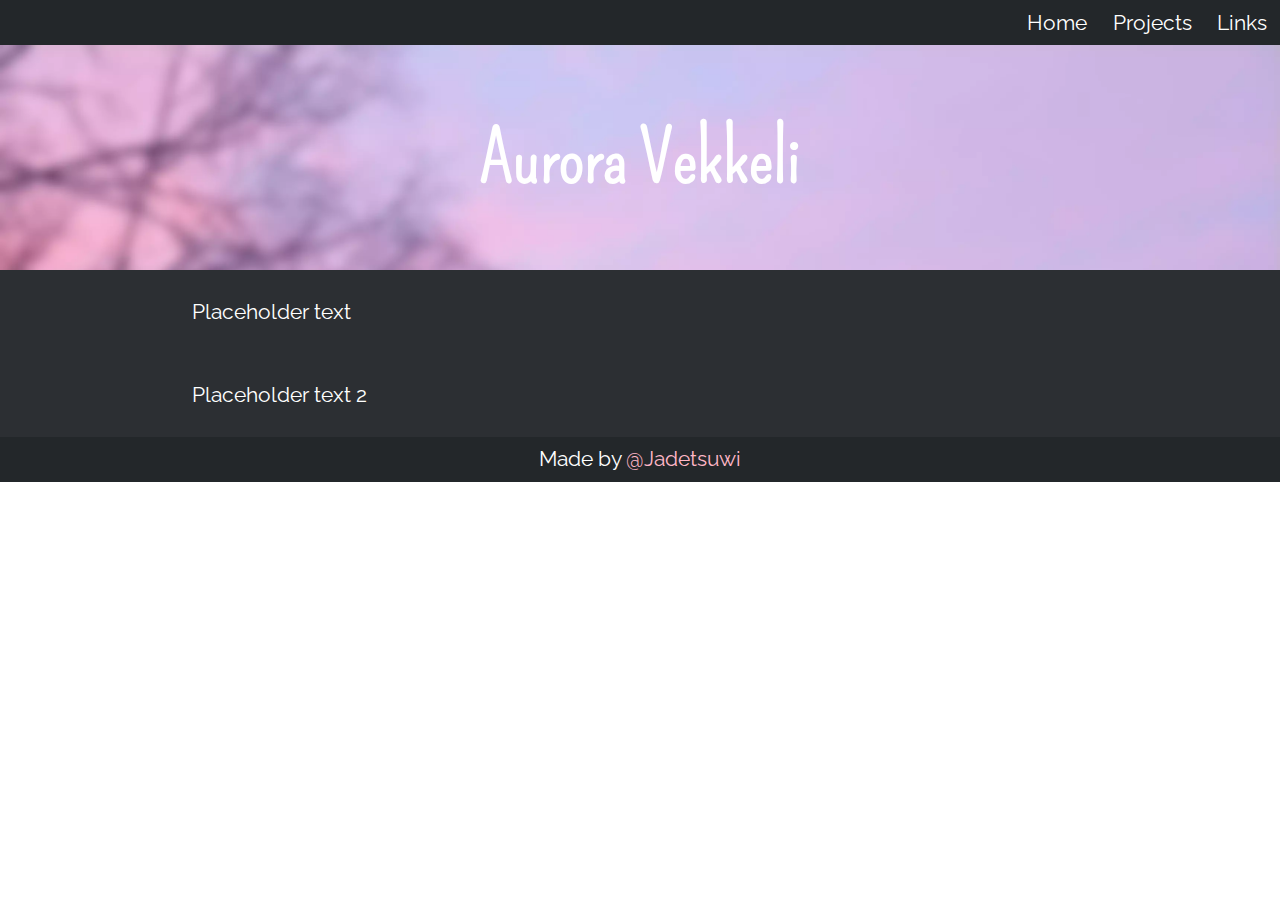
==== index.html @ abce5040 "Added viewport tag and tried to make fonts responsive" ====
<!DOCTYPE html>
<html lang="en" dir="ltr">
  <head>
    <meta charset="utf-8">
    <meta name="viewport" content="width=device-width, initial-scale=1">
    <meta name="description" content="Personal website of Jadetsu">
    <meta name="author" content="Aurora Vekkeli">
    <title>jadetsu.eu</title>
    <link rel="stylesheet" type="text/css" href="styles.css">
    <link href="https://fonts.googleapis.com/css?family=Pompiere|Raleway" rel="stylesheet">
  </head>
  <body>
    <!--Grid container for the whole website-->
    <main class="grid-main">
      <!--Grid-based navbar-->
      <nav class="grid-nav">
        <div class="nav-1"><a href="index.html" class="nav-link">Home</a></div>
        <div class="nav-2"><a href="projects.html" class="nav-link">Projects</a></div>
        <div class="nav-3"><a href="links.html" class="nav-link">Links</a></div>
      </nav>
      <!--Header image-->
      <header class="grid-pic">
        <h1 class="stylized">Aurora Vekkeli</h1>
      </header>
      <!--Main content area-->
      <section class="grid-content">
        <aside class="aside-left"></aside>
        <article class="center-1">
          <p>Placeholder text</p>
        </article>
        <article class="center-2">
          <p>Placeholder text 2</p>
        </article>
        <aside class="aside-right"></aside>
      </section>
      <!--Footer-->
      <footer class="grid-footer">
        <div class="footer">
          <p>Made by <a href="https://twitter.com/jadetsuwi" class="footer-text">@Jadetsuwi</a></p>
        </div>
      </footer>
    </main>
  </body>
</html>
---- styles.css ----
/* Random things */
* {
  font-family: 'Raleway','Roboto', sans-serif;
  font-size: 2.3vh;
  color: #FFFFFF;
  box-sizing: border-box;
}
* a {
  color: #FFB7C7;
}
body {
  margin: 0;
}
.stylized {
  font-family: 'Pompiere', serif;
  font-size: 8vh;
}
/* Skeleton grid START */
.grid-main {
  display: grid;
  grid-template-columns: auto;
  grid-template-rows: 5vh 25vh auto 5vh;
}
/* Skeleton grid END */
/* Grid nav START */
.grid-nav {
  background: #23272A;
  grid-row: 1;
  display: grid;
  align-items: center;
  text-align: center;
  justify-content: end;
}
.nav-link {
  color: #FFFFFF;
  text-decoration: none;
  padding: 0 1vw;
  display: grid;
  justify-content: center;
  align-content: center;
}
.nav-link:hover {
  color: #FFB7C7;
}
[class*="nav-"] {
  height: 100%;
  width: 100%;
}
.nav-1 {
  grid-column: 1;
}
.nav-2 {
  grid-column: 2;
}
.nav-3 {
  grid-column: 3;
}
/* Grid nav END */
/* Grid pic START*/
.grid-pic {
  background-color: #2C2F33;
  grid-row: 2;
  display: grid;
  align-items: center;
  text-align: center;
  background-image: url(assets/sky_blur.webp);
  background-size: cover;
}
/* Grid pic END*/
/* Grid center START */
.grid-content {
  background-color: #2C2F33;
  grid-row: 3;
  display: grid;
  grid-template-columns: 10vw 80vw 10vw;
  grid-template-rows: auto auto;
}
.aside-left {
  grid-column: 1;
  grid-row-start: 1;
  grid-row-end: 2;
}
.aside-right {
  grid-column: 3;
  grid-row-start: 1;
  grid-row-end: 2;
}
/* Center boxes */
.center-1, .center-2 {
  grid-column: 2;
  text-align: left;
  padding: 1vh 5vw;
}
.center-1 {
  grid-row: 1;
}
.center-2 {
  grid-row: 2;
}
/* Grid center END */
/* Grid footer START */
.grid-footer {
  background: #23272A;
  grid-row: 4;
  display: grid;
  align-items: center;
  text-align: center;
}
.footer {
  grid-column: 1;
}
.footer p {
  margin: 0;
}
.footer-text {
  text-decoration: none;
}
/* Grid footer END */
/* Media queries START */
/* Media queries END */
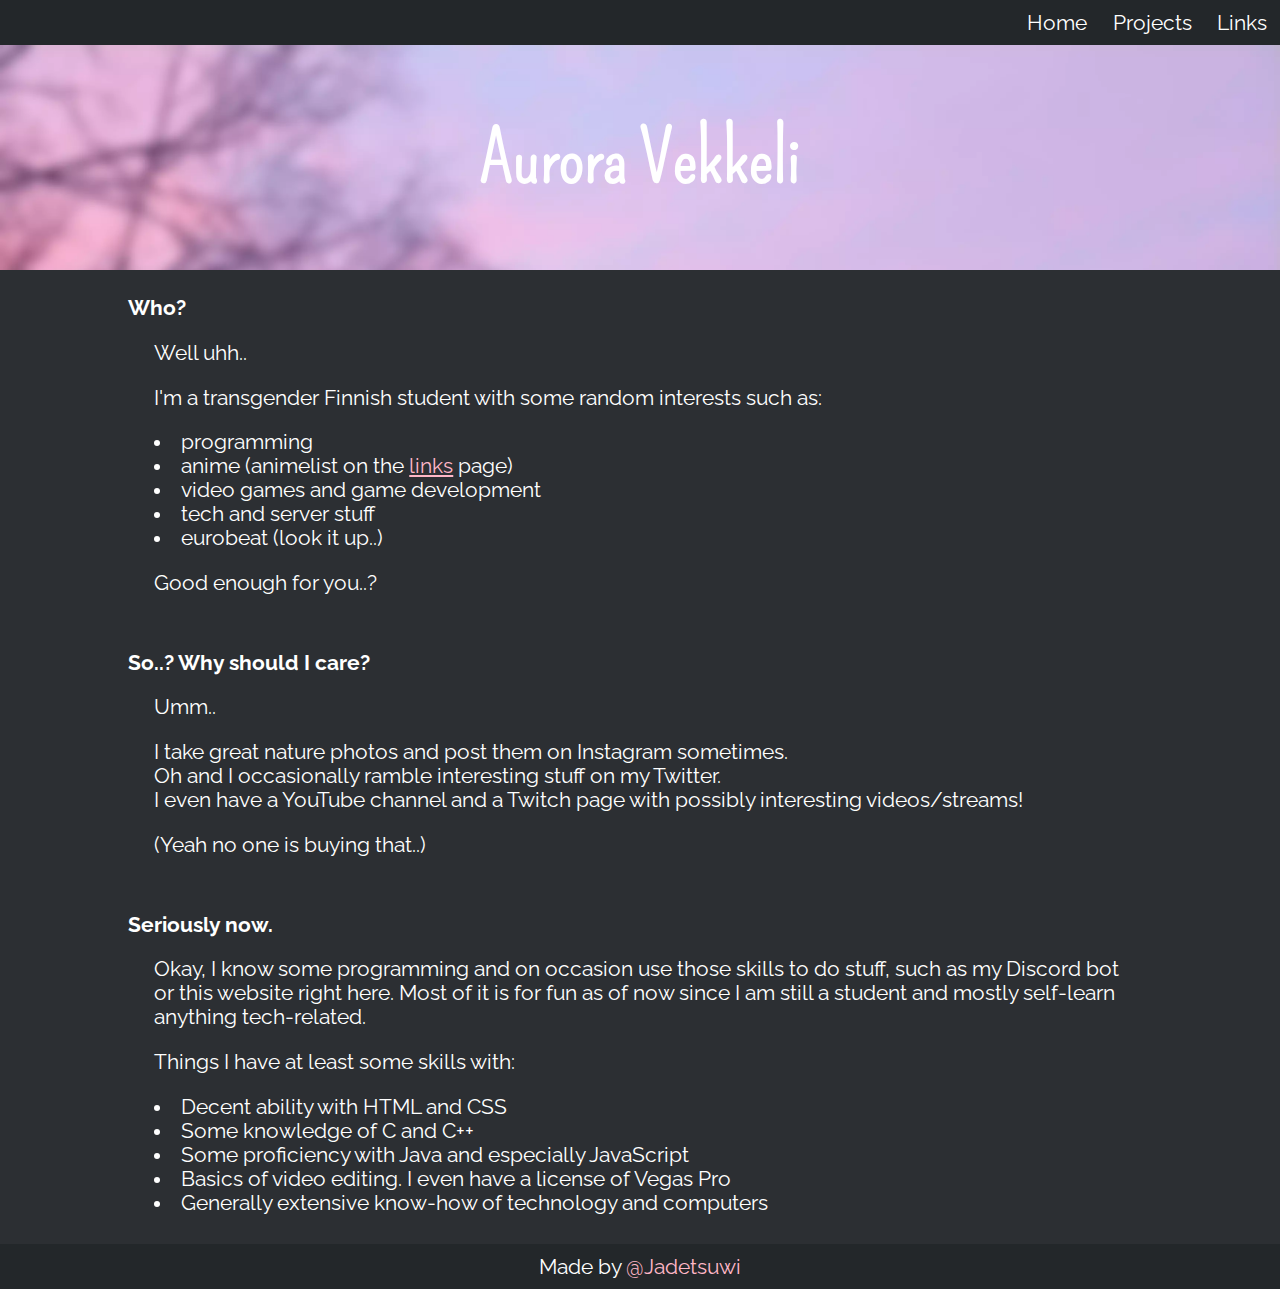
==== commit 2ea2d43e: "Fixed an annoying issue with grid something? Added some content to index." ====
--- a/index.html
+++ b/index.html
@@ -25,12 +25,43 @@
       <!--Main content area-->
       <section class="grid-content">
         <aside class="aside-left"></aside>
+        <!--Actual content-->
         <article class="center-1">
-          <p>Placeholder text</p>
+          <h2>Who?</h2>
+          <p>Well uhh..</p>
+          <p>I'm a transgender Finnish student with some random interests such as:</p>
+          <ul>
+            <li>programming</li>
+            <li>anime (animelist on the <a href="links.html">links</a> page)</li>
+            <li>video games and game development</li>
+            <li>tech and server stuff</li>
+            <li>eurobeat (look it up..)</li>
+          </ul>
+          <p>Good enough for you..?</p>
         </article>
         <article class="center-2">
-          <p>Placeholder text 2</p>
+          <h2>So..? Why should I care?</h2>
+          <p>Umm..</p>
+          <p>
+            I take great nature photos and post them on Instagram sometimes.
+            <br>Oh and I occasionally ramble interesting stuff on my Twitter.
+            <br>I even have a YouTube channel and a Twitch page with possibly interesting videos/streams!
+          </p>
+          <p>(Yeah no one is buying that..)</p>
         </article>
+        <article class="center-3">
+          <h2>Seriously now.</h2>
+          <p>Okay, I know some programming and on occasion use those skills to do stuff, such as my Discord bot or this website right here. Most of it is for fun as of now since I am still a student and mostly self-learn anything tech-related.</p>
+          <p>Things I have at least some skills with:</p>
+          <ul>
+            <li>Decent ability with HTML and CSS</li>
+            <li>Some knowledge of C and C++</li>
+            <li>Some proficiency with Java and especially JavaScript</li>
+            <li>Basics of video editing. I even have a license of Vegas Pro</li>
+            <li>Generally extensive know-how of technology and computers</li>
+          </ul>
+        </article>
+        <!--Content ends here-->
         <aside class="aside-right"></aside>
       </section>
       <!--Footer-->
--- a/styles.css
+++ b/styles.css
@@ -1,9 +1,9 @@
 /* Random things */
 * {
+  box-sizing: border-box;
+  color: #FFFFFF;
   font-family: 'Raleway','Roboto', sans-serif;
   font-size: 2.3vh;
-  color: #FFFFFF;
-  box-sizing: border-box;
 }
 * a {
   color: #FFB7C7;
@@ -18,26 +18,26 @@
 /* Skeleton grid START */
 .grid-main {
   display: grid;
-  grid-template-columns: auto;
+  grid-template-columns: 100%;
   grid-template-rows: 5vh 25vh auto 5vh;
 }
 /* Skeleton grid END */
 /* Grid nav START */
 .grid-nav {
+  align-items: center;
   background: #23272A;
+  display: grid;
   grid-row: 1;
-  display: grid;
-  align-items: center;
+  justify-content: end;
   text-align: center;
-  justify-content: end;
 }
 .nav-link {
+  align-content: center;
   color: #FFFFFF;
-  text-decoration: none;
-  padding: 0 1vw;
   display: grid;
   justify-content: center;
-  align-content: center;
+  padding: 0 1vw;
+  text-decoration: none;
 }
 .nav-link:hover {
   color: #FFB7C7;
@@ -58,38 +58,38 @@
 /* Grid nav END */
 /* Grid pic START*/
 .grid-pic {
+  align-items: center;
   background-color: #2C2F33;
-  grid-row: 2;
-  display: grid;
-  align-items: center;
-  text-align: center;
   background-image: url(assets/sky_blur.webp);
   background-size: cover;
+  display: grid;
+  grid-row: 2;
+  text-align: center;
 }
 /* Grid pic END*/
 /* Grid center START */
 .grid-content {
   background-color: #2C2F33;
+  display: grid;
   grid-row: 3;
-  display: grid;
-  grid-template-columns: 10vw 80vw 10vw;
-  grid-template-rows: auto auto;
+  grid-template-columns: 8% 84% 8%;
+  grid-template-rows: auto auto auto;
 }
 .aside-left {
   grid-column: 1;
   grid-row-start: 1;
-  grid-row-end: 2;
+  grid-row-end: auto;
 }
 .aside-right {
   grid-column: 3;
   grid-row-start: 1;
-  grid-row-end: 2;
+  grid-row-end: auto;
 }
 /* Center boxes */
-.center-1, .center-2 {
+.center-1, .center-2, .center-3 {
   grid-column: 2;
+  padding: 1vh 2vw;
   text-align: left;
-  padding: 1vh 5vw;
 }
 .center-1 {
   grid-row: 1;
@@ -97,13 +97,20 @@
 .center-2 {
   grid-row: 2;
 }
+.center-3 {
+  grid-row: 3;
+}
+article p, article ul{
+  list-style-position: inside;
+  padding: 0 2vw;
+}
 /* Grid center END */
 /* Grid footer START */
 .grid-footer {
+  align-items: center;
   background: #23272A;
+  display: grid;
   grid-row: 4;
-  display: grid;
-  align-items: center;
   text-align: center;
 }
 .footer {
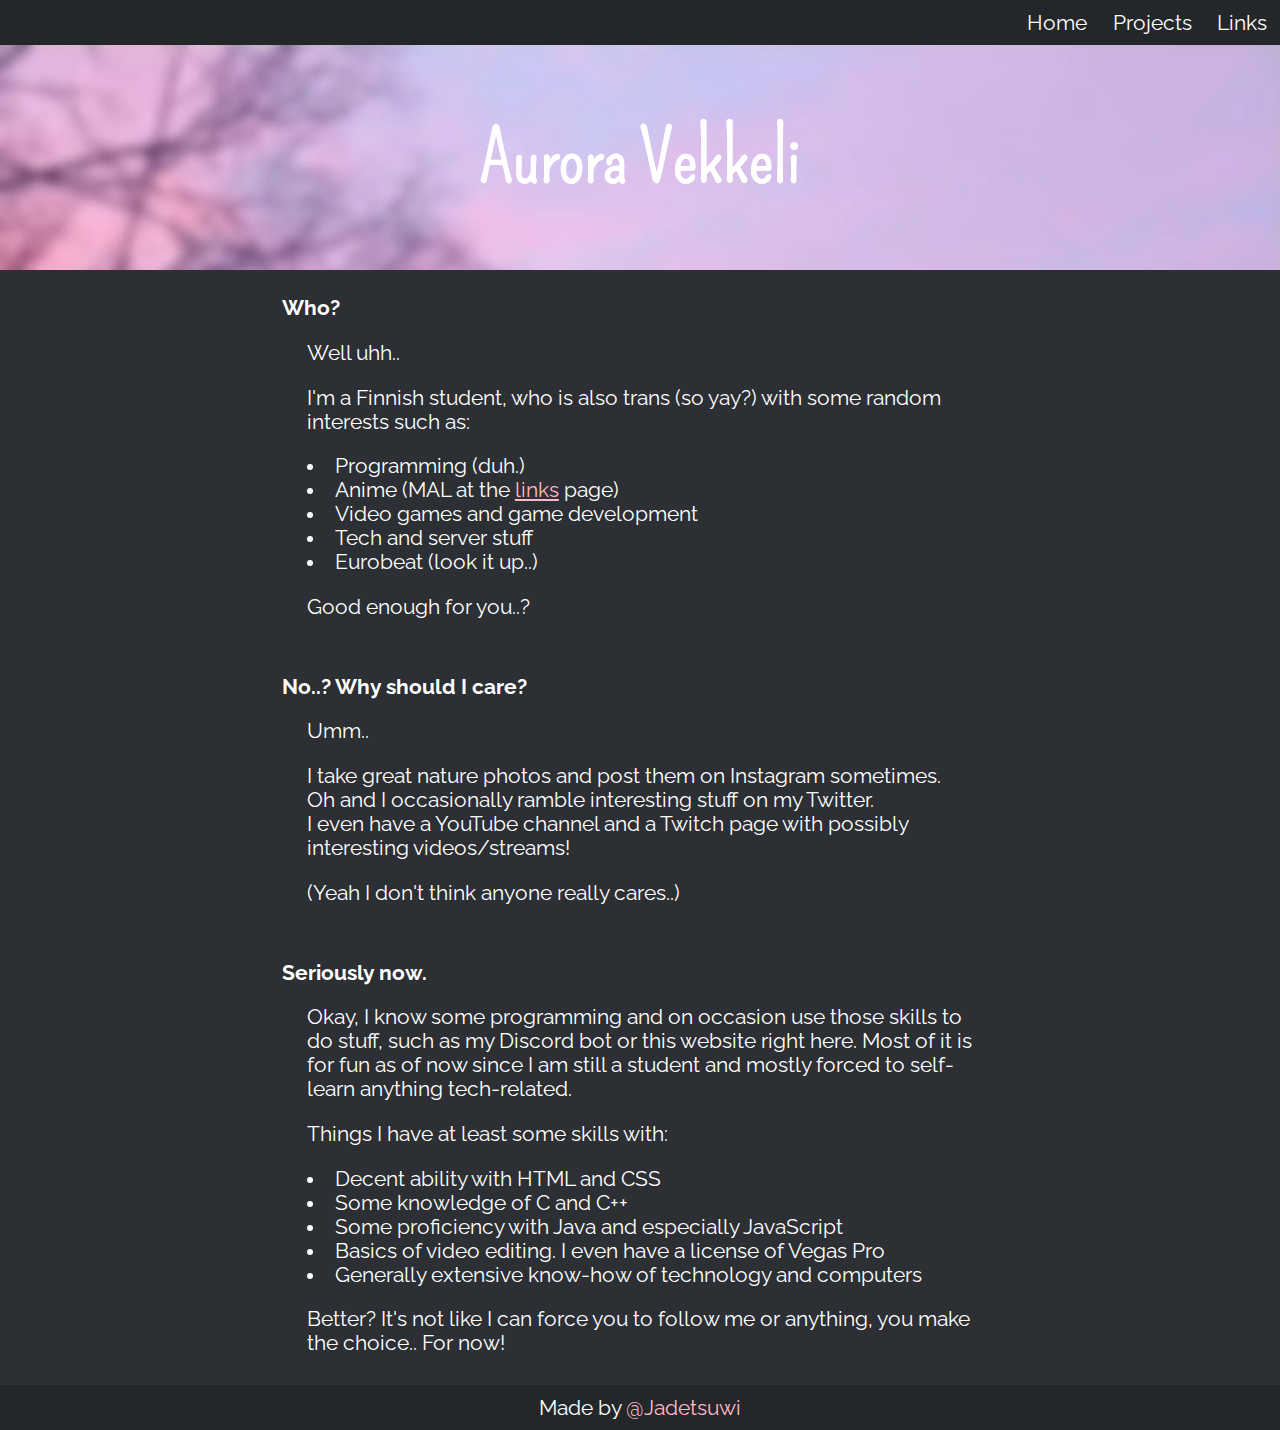
==== commit df4c6045: "Made it look all pretty at higher resolutions + tinkered with text a bit" ====
--- a/index.html
+++ b/index.html
@@ -29,29 +29,29 @@
         <article class="center-1">
           <h2>Who?</h2>
           <p>Well uhh..</p>
-          <p>I'm a transgender Finnish student with some random interests such as:</p>
+          <p>I'm a Finnish student, who is also trans (so yay?) with some random interests such as:</p>
           <ul>
-            <li>programming</li>
-            <li>anime (animelist on the <a href="links.html">links</a> page)</li>
-            <li>video games and game development</li>
-            <li>tech and server stuff</li>
-            <li>eurobeat (look it up..)</li>
+            <li>Programming (duh.)</li>
+            <li>Anime (MAL at the <a href="links.html">links</a> page)</li>
+            <li>Video games and game development</li>
+            <li>Tech and server stuff</li>
+            <li>Eurobeat (look it up..)</li>
           </ul>
           <p>Good enough for you..?</p>
         </article>
         <article class="center-2">
-          <h2>So..? Why should I care?</h2>
+          <h2>No..? Why should I care?</h2>
           <p>Umm..</p>
           <p>
             I take great nature photos and post them on Instagram sometimes.
             <br>Oh and I occasionally ramble interesting stuff on my Twitter.
             <br>I even have a YouTube channel and a Twitch page with possibly interesting videos/streams!
           </p>
-          <p>(Yeah no one is buying that..)</p>
+          <p>(Yeah I don't think anyone really cares..)</p>
         </article>
         <article class="center-3">
           <h2>Seriously now.</h2>
-          <p>Okay, I know some programming and on occasion use those skills to do stuff, such as my Discord bot or this website right here. Most of it is for fun as of now since I am still a student and mostly self-learn anything tech-related.</p>
+          <p>Okay, I know some programming and on occasion use those skills to do stuff, such as my Discord bot or this website right here. Most of it is for fun as of now since I am still a student and mostly forced to self-learn anything tech-related.</p>
           <p>Things I have at least some skills with:</p>
           <ul>
             <li>Decent ability with HTML and CSS</li>
@@ -60,6 +60,7 @@
             <li>Basics of video editing. I even have a license of Vegas Pro</li>
             <li>Generally extensive know-how of technology and computers</li>
           </ul>
+          <p>Better? It's not like I can force you to follow me or anything, you make the choice.. For now!</p>
         </article>
         <!--Content ends here-->
         <aside class="aside-right"></aside>
--- a/styles.css
+++ b/styles.css
@@ -42,7 +42,7 @@
 .nav-link:hover {
   color: #FFB7C7;
 }
-[class*="nav-"] {
+.nav-link, .nav-1, .nav-2, .nav-3 {
   height: 100%;
   width: 100%;
 }
@@ -77,13 +77,14 @@
 }
 .aside-left {
   grid-column: 1;
+  grid-row-end: auto;
   grid-row-start: 1;
-  grid-row-end: auto;
 }
 .aside-right {
   grid-column: 3;
+  grid-row-end: auto;
   grid-row-start: 1;
-  grid-row-end: auto;
+
 }
 /* Center boxes */
 .center-1, .center-2, .center-3 {
@@ -124,4 +125,19 @@
 }
 /* Grid footer END */
 /* Media queries START */
+@media only screen and (orientation: landscape) and (min-width: 768px) {
+  .grid-content {
+    grid-template-columns: 15% 70% 15%;
+  }
+}
+@media only screen and (orientation: landscape) and (min-width: 1024px) {
+  .grid-content {
+    grid-template-columns: 20% 60% 20%;
+  }
+}
+@media only screen and (orientation: landscape) and (min-width: 1440px) {
+  .grid-content {
+    grid-template-columns: 25% 50% 25%;
+  }
+}
 /* Media queries END */
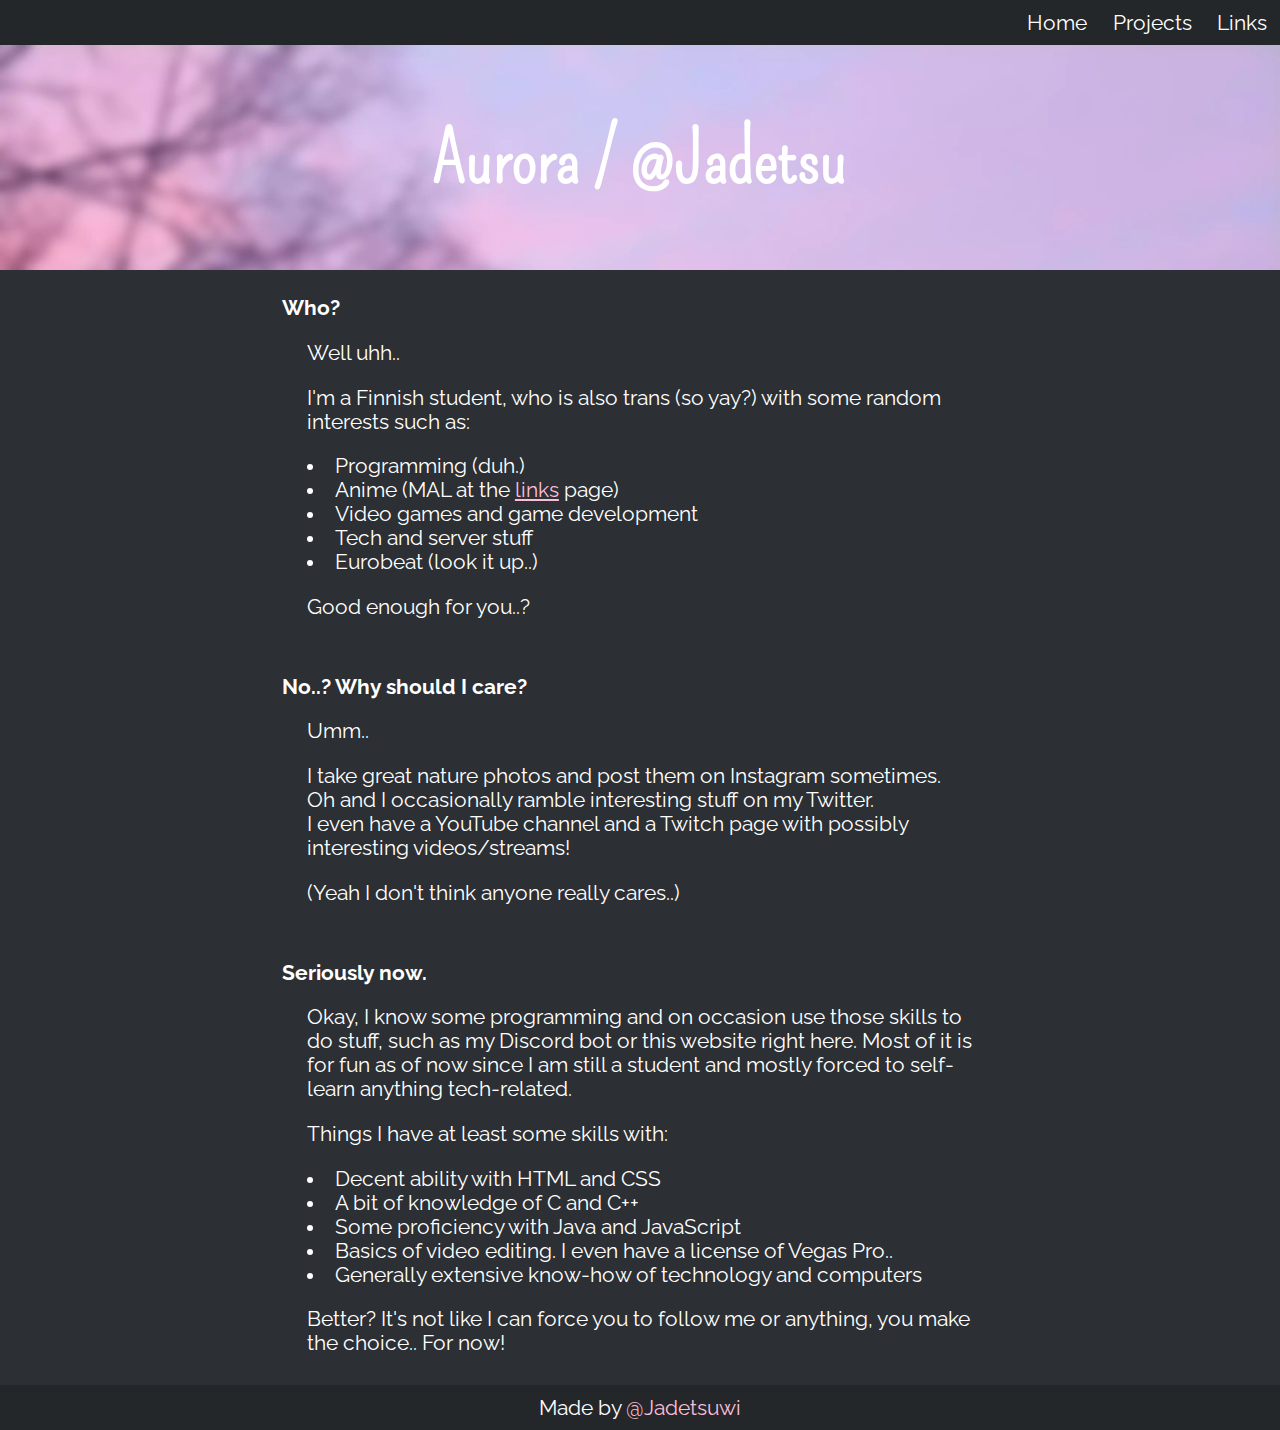
==== commit 34e2fe3d: "Changed a few minor things.." ====
--- a/index.html
+++ b/index.html
@@ -5,7 +5,7 @@
     <meta name="viewport" content="width=device-width, initial-scale=1">
     <meta name="description" content="Personal website of Jadetsu">
     <meta name="author" content="Aurora Vekkeli">
-    <title>jadetsu.eu</title>
+    <title>rora.dev</title>
     <link rel="stylesheet" type="text/css" href="styles.css">
     <link href="https://fonts.googleapis.com/css?family=Pompiere|Raleway" rel="stylesheet">
   </head>
@@ -20,7 +20,7 @@
       </nav>
       <!--Header image-->
       <header class="grid-pic">
-        <h1 class="stylized">Aurora Vekkeli</h1>
+        <h1 class="stylized">Aurora / @Jadetsu</h1>
       </header>
       <!--Main content area-->
       <section class="grid-content">
@@ -55,9 +55,9 @@
           <p>Things I have at least some skills with:</p>
           <ul>
             <li>Decent ability with HTML and CSS</li>
-            <li>Some knowledge of C and C++</li>
-            <li>Some proficiency with Java and especially JavaScript</li>
-            <li>Basics of video editing. I even have a license of Vegas Pro</li>
+            <li>A bit of knowledge of C and C++</li>
+            <li>Some proficiency with Java and JavaScript</li>
+            <li>Basics of video editing. I even have a license of Vegas Pro..</li>
             <li>Generally extensive know-how of technology and computers</li>
           </ul>
           <p>Better? It's not like I can force you to follow me or anything, you make the choice.. For now!</p>
--- a/styles.css
+++ b/styles.css
@@ -6,7 +6,7 @@
   font-size: 2.3vh;
 }
 * a {
-  color: #FFB7C7;
+  color: #FBBED9;
 }
 body {
   margin: 0;
@@ -40,7 +40,7 @@
   text-decoration: none;
 }
 .nav-link:hover {
-  color: #FFB7C7;
+  color: #FBBED9;
 }
 .nav-link, .nav-1, .nav-2, .nav-3 {
   height: 100%;
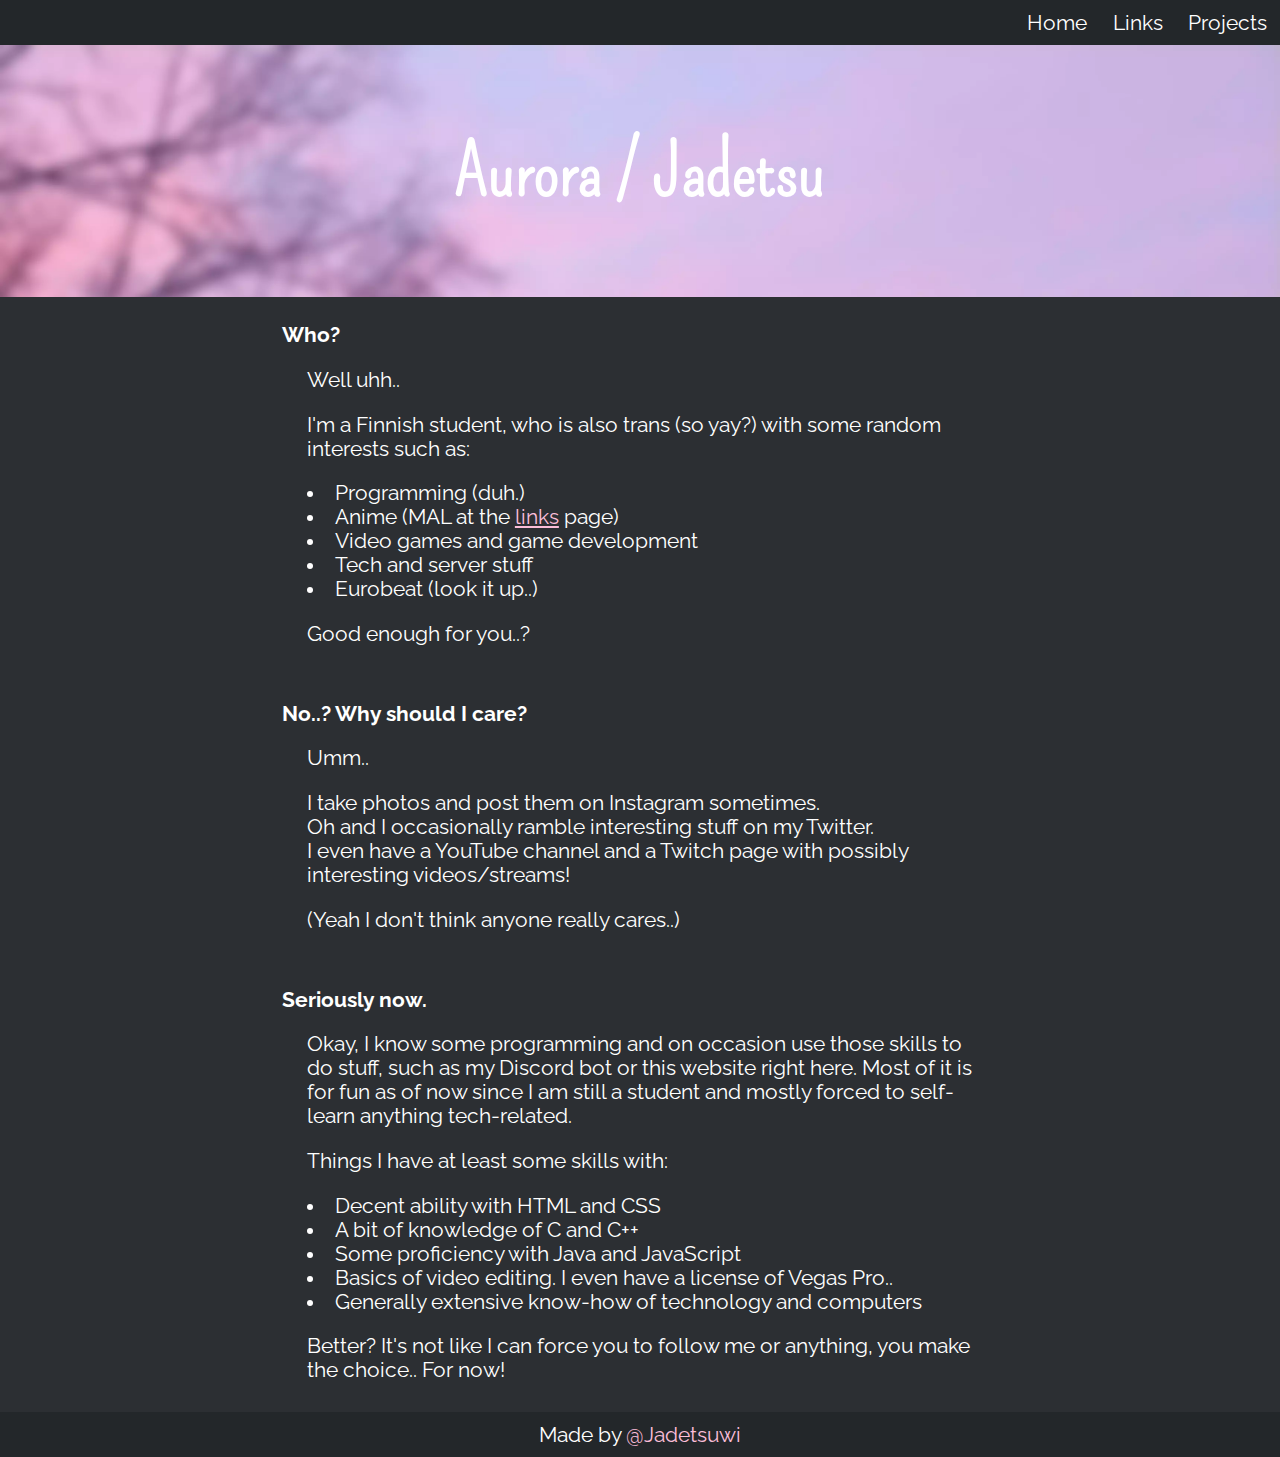
==== commit 91868b8d: "Added content to links page and "fixed" some things.." ====
--- a/index.html
+++ b/index.html
@@ -15,12 +15,12 @@
       <!--Grid-based navbar-->
       <nav class="grid-nav">
         <div class="nav-1"><a href="index.html" class="nav-link">Home</a></div>
-        <div class="nav-2"><a href="projects.html" class="nav-link">Projects</a></div>
-        <div class="nav-3"><a href="links.html" class="nav-link">Links</a></div>
+        <div class="nav-2"><a href="links.html" class="nav-link">Links</a></div>
+        <div class="nav-3"><a href="projects.html" class="nav-link">Projects</a></div>
       </nav>
       <!--Header image-->
       <header class="grid-pic">
-        <h1 class="stylized">Aurora / @Jadetsu</h1>
+        <h1 class="stylized">Aurora / Jadetsu</h1>
       </header>
       <!--Main content area-->
       <section class="grid-content">
@@ -43,7 +43,7 @@
           <h2>No..? Why should I care?</h2>
           <p>Umm..</p>
           <p>
-            I take great nature photos and post them on Instagram sometimes.
+            I take photos and post them on Instagram sometimes.
             <br>Oh and I occasionally ramble interesting stuff on my Twitter.
             <br>I even have a YouTube channel and a Twitch page with possibly interesting videos/streams!
           </p>
--- a/styles.css
+++ b/styles.css
@@ -19,17 +19,18 @@
 .grid-main {
   display: grid;
   grid-template-columns: 100%;
-  grid-template-rows: 5vh 25vh auto 5vh;
+  grid-template-rows: 5vh 28vh auto 5vh;
 }
 /* Skeleton grid END */
 /* Grid nav START */
 .grid-nav {
-  align-items: center;
+  align-content: center;
   background: #23272A;
   display: grid;
   grid-row: 1;
   justify-content: end;
   text-align: center;
+  grid-template-columns: auto auto auto;
 }
 .nav-link {
   align-content: center;
@@ -46,19 +47,10 @@
   height: 100%;
   width: 100%;
 }
-.nav-1 {
-  grid-column: 1;
-}
-.nav-2 {
-  grid-column: 2;
-}
-.nav-3 {
-  grid-column: 3;
-}
 /* Grid nav END */
 /* Grid pic START*/
 .grid-pic {
-  align-items: center;
+  align-content: center;
   background-color: #2C2F33;
   background-image: url(assets/sky_blur.webp);
   background-size: cover;
@@ -84,7 +76,6 @@
   grid-column: 3;
   grid-row-end: auto;
   grid-row-start: 1;
-
 }
 /* Center boxes */
 .center-1, .center-2, .center-3 {
@@ -106,16 +97,42 @@
   padding: 0 2vw;
 }
 /* Grid center END */
+/* Links specific START */
+.textContainer {
+  text-align: center;
+}
+.linkContainer {
+  display: grid;
+  justify-content: center;
+  align-content: center;
+  grid-template-columns: auto auto auto;
+  grid-gap: 3vh 3vh;
+}
+.contLink {
+  display: grid;
+  align-content: center;
+  justify-content: center;
+  text-align: center;
+  text-decoration: none;
+  height: 100%;
+  width: 100%;
+}
+.linkDiv {
+  height: 16vh;
+  width: 16vh;
+  background-color: #FFFFFF;
+}
+.linkDiv:hover {
+  box-shadow: 0 4px 8px 0 rgba(0, 0, 0, 0.2), 0 6px 20px 0 rgba(0, 0, 0, 0.19);
+}
+/* Links specific END */
 /* Grid footer START */
 .grid-footer {
-  align-items: center;
+  align-content: center;
   background: #23272A;
   display: grid;
   grid-row: 4;
   text-align: center;
-}
-.footer {
-  grid-column: 1;
 }
 .footer p {
   margin: 0;
@@ -125,6 +142,11 @@
 }
 /* Grid footer END */
 /* Media queries START */
+@media only screen and (orientation: portrait) and (max-width: 425px) {
+  .linkContainer {
+    grid-template-columns: auto auto;
+  }
+}
 @media only screen and (orientation: landscape) and (min-width: 768px) {
   .grid-content {
     grid-template-columns: 15% 70% 15%;
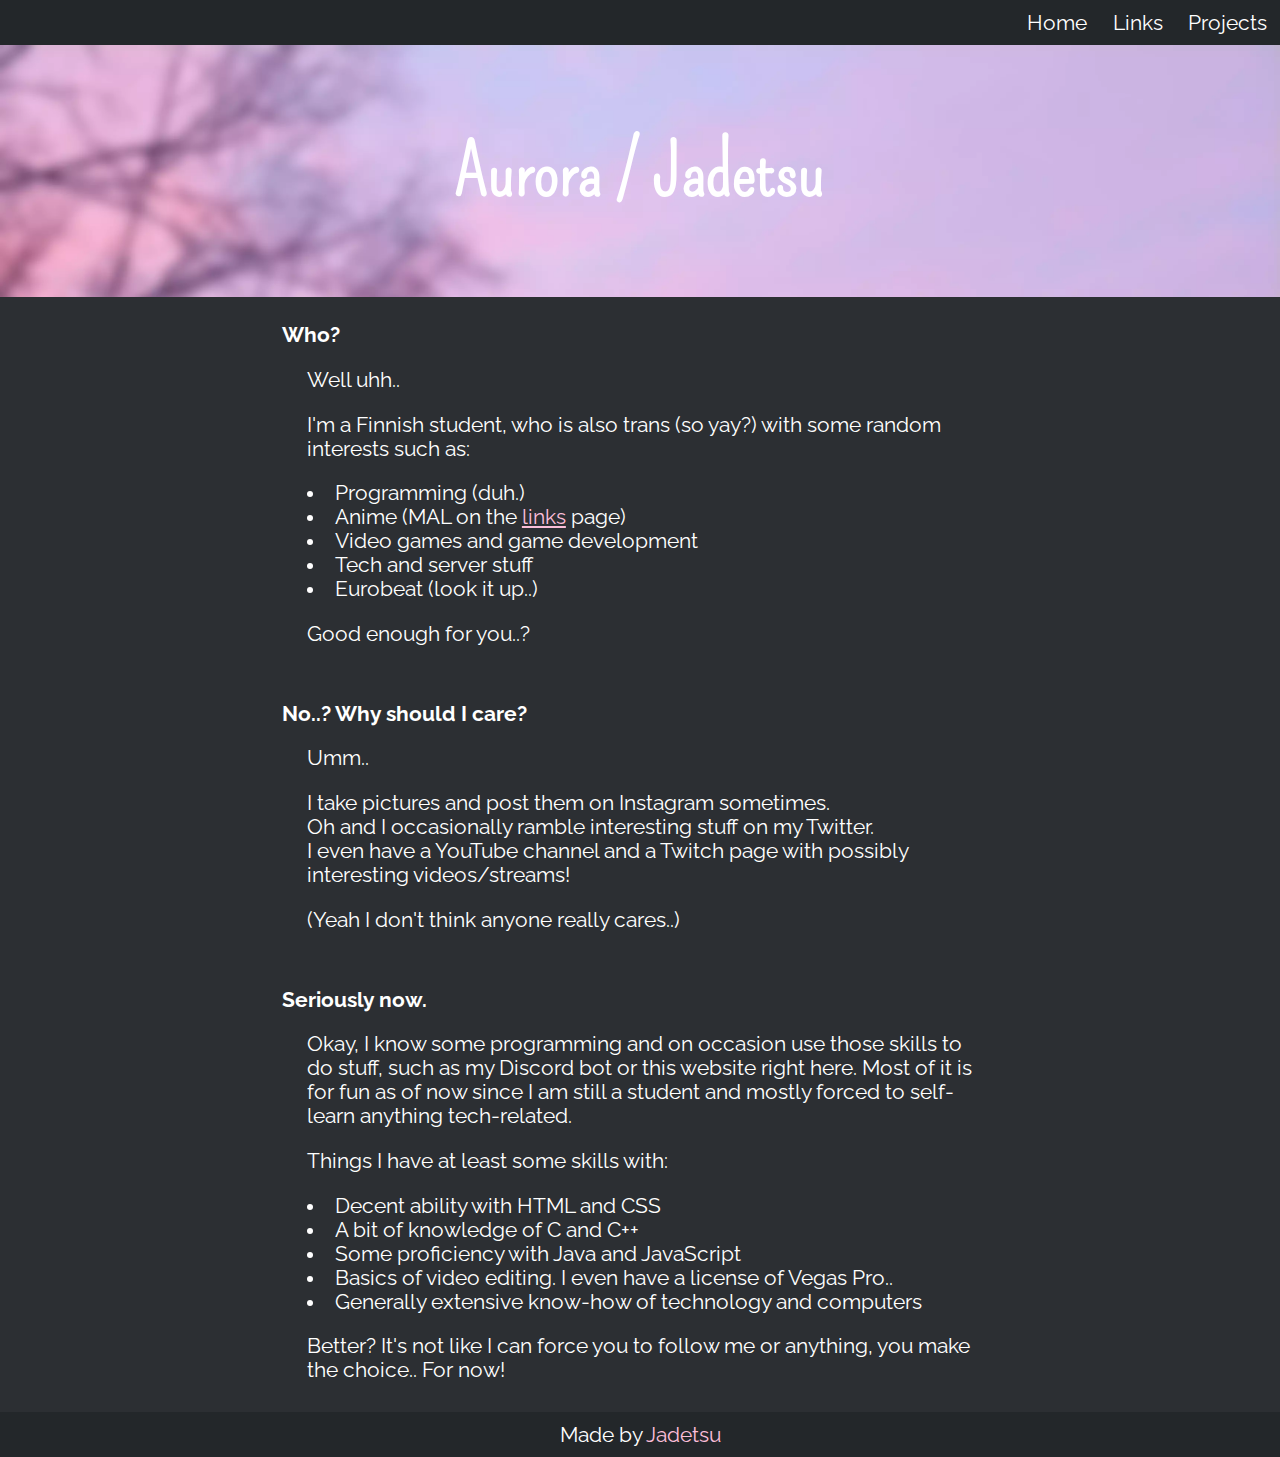
==== commit d83e9890: "Changed footer to have github + tiny text changes" ====
--- a/index.html
+++ b/index.html
@@ -32,7 +32,7 @@
           <p>I'm a Finnish student, who is also trans (so yay?) with some random interests such as:</p>
           <ul>
             <li>Programming (duh.)</li>
-            <li>Anime (MAL at the <a href="links.html">links</a> page)</li>
+            <li>Anime (MAL on the <a href="links.html">links</a> page)</li>
             <li>Video games and game development</li>
             <li>Tech and server stuff</li>
             <li>Eurobeat (look it up..)</li>
@@ -43,7 +43,7 @@
           <h2>No..? Why should I care?</h2>
           <p>Umm..</p>
           <p>
-            I take photos and post them on Instagram sometimes.
+            I take pictures and post them on Instagram sometimes.
             <br>Oh and I occasionally ramble interesting stuff on my Twitter.
             <br>I even have a YouTube channel and a Twitch page with possibly interesting videos/streams!
           </p>
@@ -68,7 +68,7 @@
       <!--Footer-->
       <footer class="grid-footer">
         <div class="footer">
-          <p>Made by <a href="https://twitter.com/jadetsuwi" class="footer-text">@Jadetsuwi</a></p>
+          <p>Made by <a href="https://github.com/jadetsu" class="footer-text">Jadetsu</a></p>
         </div>
       </footer>
     </main>
--- a/styles.css
+++ b/styles.css
@@ -28,9 +28,9 @@
   background: #23272A;
   display: grid;
   grid-row: 1;
+  grid-template-columns: auto auto auto;
   justify-content: end;
   text-align: center;
-  grid-template-columns: auto auto auto;
 }
 .nav-link {
   align-content: center;
@@ -40,12 +40,12 @@
   padding: 0 1vw;
   text-decoration: none;
 }
+.nav-link {
+  height: 100%;
+  width: 100%;
+}
 .nav-link:hover {
   color: #FBBED9;
-}
-.nav-link, .nav-1, .nav-2, .nav-3 {
-  height: 100%;
-  width: 100%;
 }
 /* Grid nav END */
 /* Grid pic START*/
@@ -102,25 +102,27 @@
   text-align: center;
 }
 .linkContainer {
+  align-content: center;
   display: grid;
+  grid-gap: 3vh 3vh;
+  grid-template-columns: auto auto auto;
   justify-content: center;
-  align-content: center;
-  grid-template-columns: auto auto auto;
-  grid-gap: 3vh 3vh;
 }
 .contLink {
+  align-content: center;
   display: grid;
-  align-content: center;
   justify-content: center;
   text-align: center;
   text-decoration: none;
+}
+.contLink {
   height: 100%;
   width: 100%;
 }
 .linkDiv {
+  background-color: #FFFFFF;
   height: 16vh;
   width: 16vh;
-  background-color: #FFFFFF;
 }
 .linkDiv:hover {
   box-shadow: 0 4px 8px 0 rgba(0, 0, 0, 0.2), 0 6px 20px 0 rgba(0, 0, 0, 0.19);
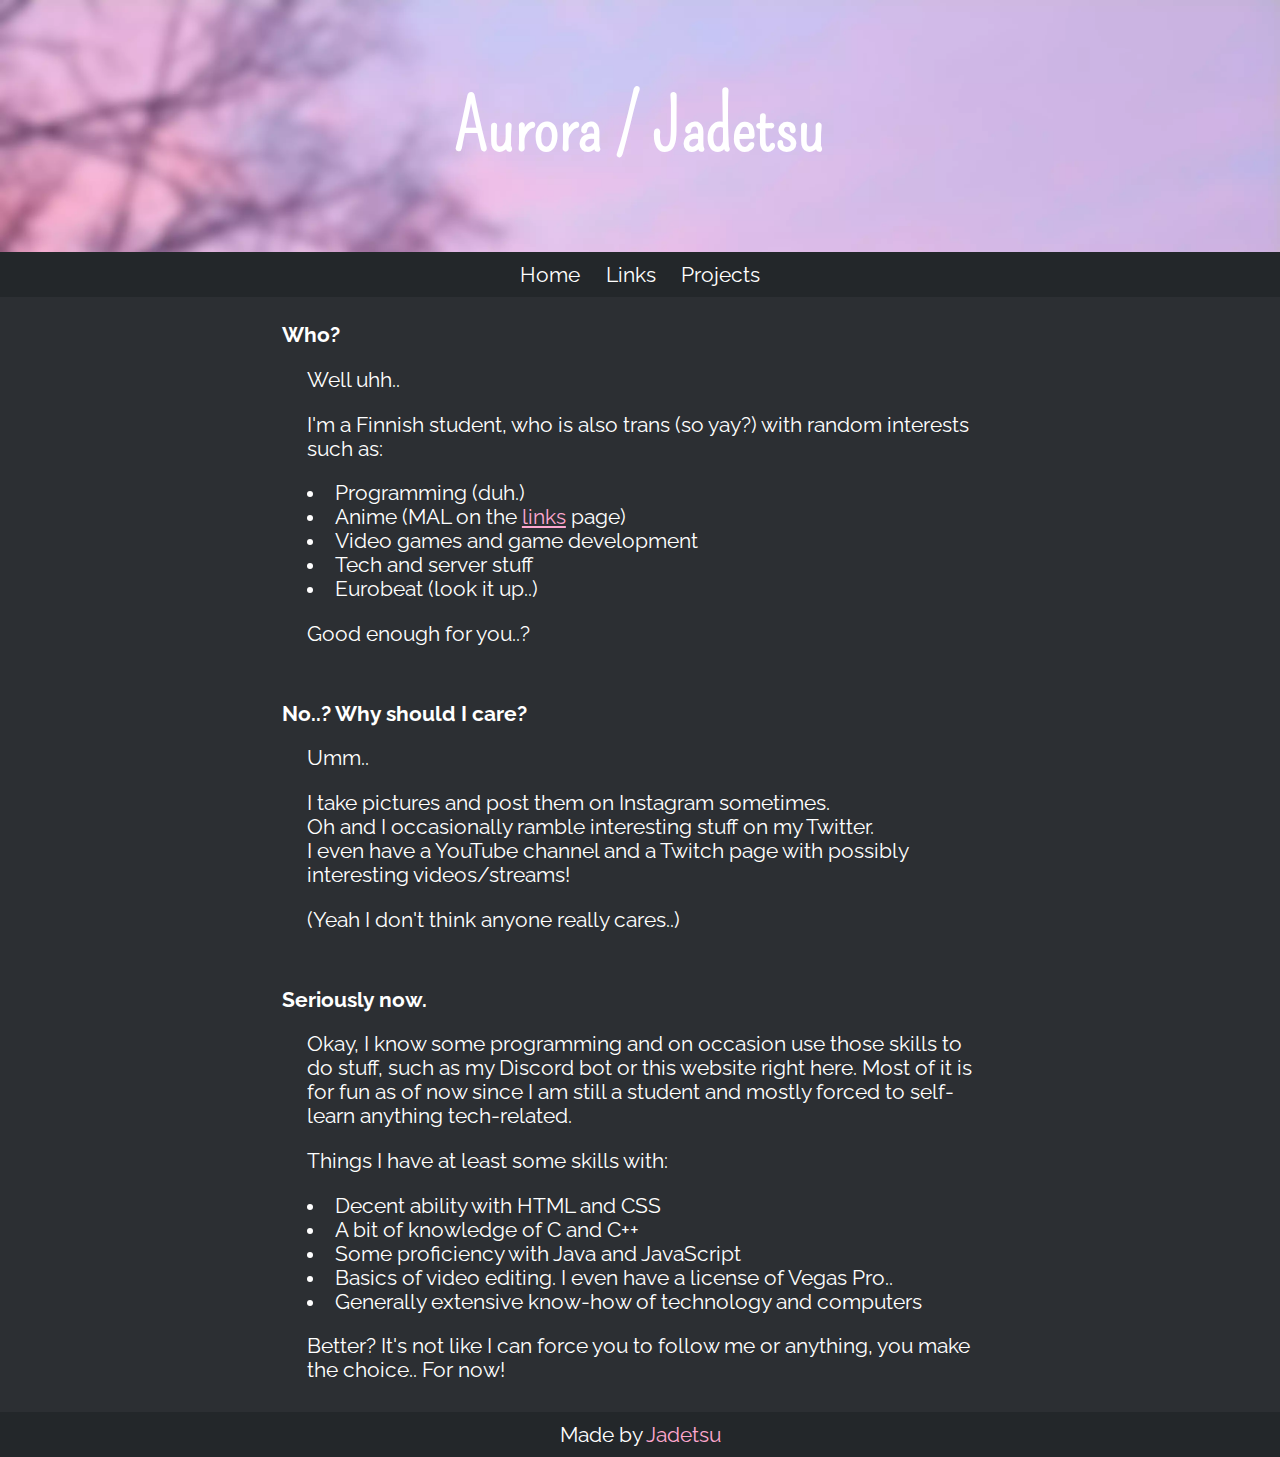
==== commit 2c94d961: "Centered navbar under image and tiny changes.." ====
--- a/index.html
+++ b/index.html
@@ -29,7 +29,7 @@
         <article class="center-1">
           <h2>Who?</h2>
           <p>Well uhh..</p>
-          <p>I'm a Finnish student, who is also trans (so yay?) with some random interests such as:</p>
+          <p>I'm a Finnish student, who is also trans (so yay?) with random interests such as:</p>
           <ul>
             <li>Programming (duh.)</li>
             <li>Anime (MAL on the <a href="links.html">links</a> page)</li>
--- a/styles.css
+++ b/styles.css
@@ -6,7 +6,7 @@
   font-size: 2.3vh;
 }
 * a {
-  color: #FBBED9;
+  color: #fda7cf;
 }
 body {
   margin: 0;
@@ -19,7 +19,7 @@
 .grid-main {
   display: grid;
   grid-template-columns: 100%;
-  grid-template-rows: 5vh 28vh auto 5vh;
+  grid-template-rows: 28vh 5vh auto 5vh;
 }
 /* Skeleton grid END */
 /* Grid nav START */
@@ -27,9 +27,9 @@
   align-content: center;
   background: #23272A;
   display: grid;
-  grid-row: 1;
+  grid-row: 2;
   grid-template-columns: auto auto auto;
-  justify-content: end;
+  justify-content: center;
   text-align: center;
 }
 .nav-link {
@@ -55,7 +55,7 @@
   background-image: url(assets/sky_blur.webp);
   background-size: cover;
   display: grid;
-  grid-row: 2;
+  grid-row: 1;
   text-align: center;
 }
 /* Grid pic END*/
